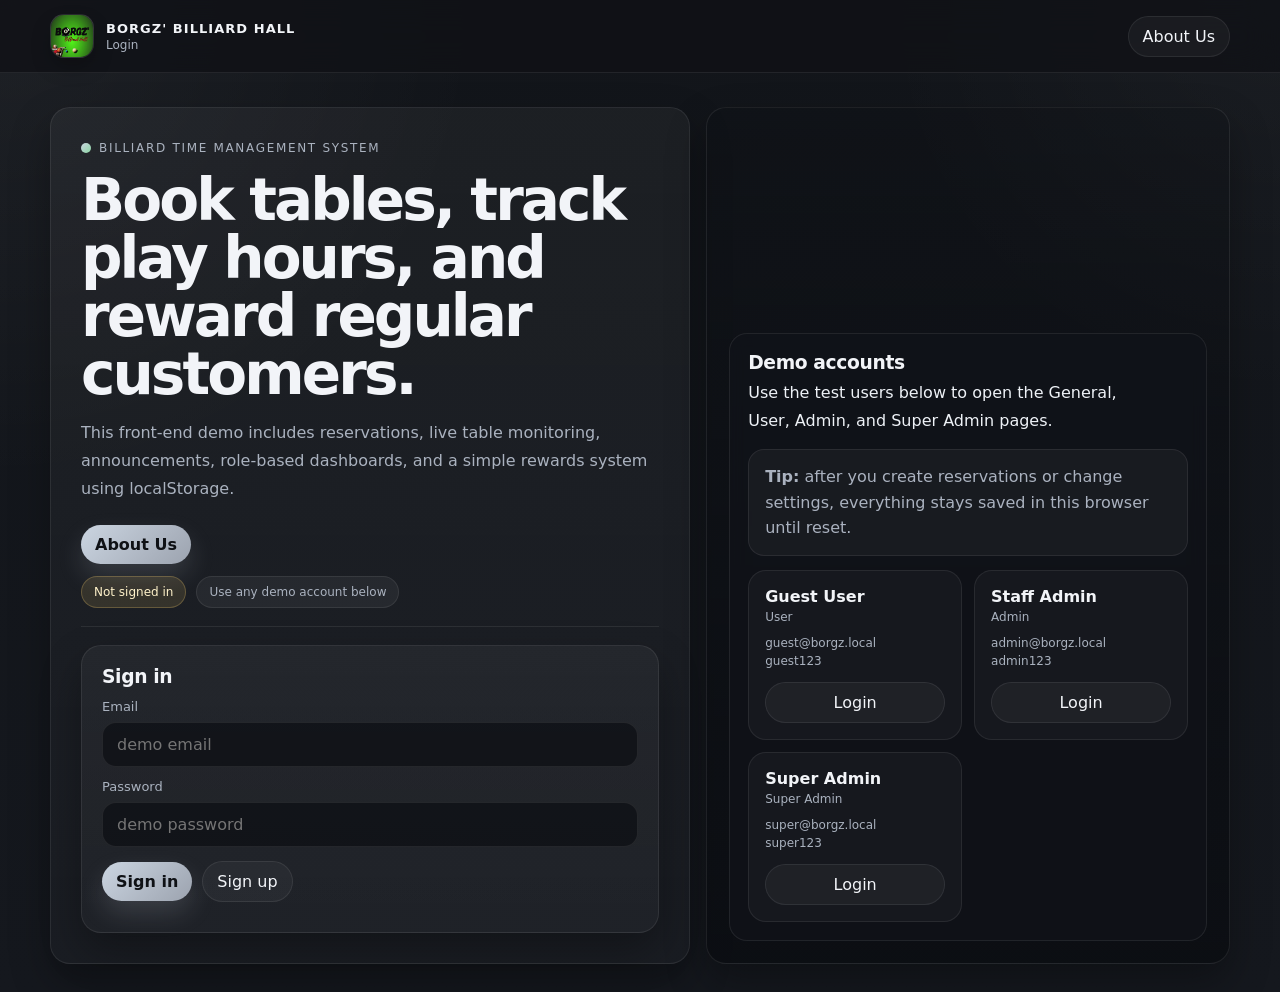
==== index.html @ c53e909a "index.html" ====
<!DOCTYPE html>
<html lang="en">
<head>
  <meta charset="UTF-8" />
  <meta name="viewport" content="width=device-width, initial-scale=1.0" />
  <title>Borgz' Billiard Hall | Login</title>
  <link rel="stylesheet" href="style.css" />
</head>
<body data-page="index">
  <header class="topbar">
    <div class="wrap topbar-inner">
      <div class="brand">
        <div class="brand-mark"><img src="logo.png" alt="Borgz' Billiard Hall logo"></div>
        <div>
          <strong>BORGZ' BILLIARD HALL</strong>
          <span>Login</span>
        </div>
      </div>
      <nav class="nav">
        <a href="about.html">About Us</a>
      </nav>
    </div>
  </header>
  <main class="wrap">
    <section class="hero">
      <div class="hero-grid">
        <div class="panel hero-card">
          <div class="kicker">Billiard time management system</div>
          <h1>Book tables, track play hours, and reward regular customers.</h1>
          <p>
            This front-end demo includes reservations, live table monitoring, announcements, role-based dashboards, and a simple rewards system using localStorage.
          </p>
          <div class="hero-actions">
            <a class="primary-btn" href="about.html">About Us</a>
            <span id="indexQuickLink"></span>
          </div>
          <div class="status-line" id="demoStatus"></div>
          <div class="hr"></div>
          <div class="form-card">
            <h3>Sign in</h3>
            <form id="loginForm">
              <label>Email</label>
              <input id="email" type="email" placeholder="demo email" required />
              <label>Password</label>
              <input id="password" type="password" placeholder="demo password" required />
              <div class="actions" style="margin-top:14px">
                <button class="primary-btn" type="submit">Sign in</button>
                <button class="ghost-btn" type="button" data-action="logout">Sign up</button>
              </div>
              <div class="mini-note" id="loginMsg" style="margin-top:10px"></div>
            </form>
          </div>
        </div>
        <div class="panel hero-side">
          <div class="frame">
            <h3>Demo accounts</h3>
            <p>Use the test users below to open the General, User, Admin, and Super Admin pages.</p>
            <div class="notice">
              <strong>Tip:</strong> after you create reservations or change settings, everything stays saved in this browser until reset.
            </div>
            <div class="account-grid" style="margin-top:14px">
              <div class="account">
                <strong>Guest User</strong>
                <div class="role">User</div>
                <div class="mini-note">guest@borgz.local<br>guest123</div>
                <button class="secondary-btn" data-login data-email="guest@borgz.local" data-password="guest123" style="margin-top:12px;width:100%">Login</button>
              </div>
              <div class="account">
                <strong>Staff Admin</strong>
                <div class="role">Admin</div>
                <div class="mini-note">admin@borgz.local<br>admin123</div>
                <button class="secondary-btn" data-login data-email="admin@borgz.local" data-password="admin123" style="margin-top:12px;width:100%">Login</button>
              </div>
              <div class="account">
                <strong>Super Admin</strong>
                <div class="role">Super Admin</div>
                <div class="mini-note">super@borgz.local<br>super123</div>
                <button class="secondary-btn" data-login data-email="super@borgz.local" data-password="super123" style="margin-top:12px;width:100%">Login</button>
              </div>
            </div>
          </div>
        </div>
      </div>
    </section>
  </main>
  <script src="script.js"></script>
</body>
</html>
---- style.css ----
:root{
  --bg:#14161b;
  --bg-soft:#1a1e24;
  --panel:#1d222a;
  --panel-2:#232a34;
  --card:#20262f;
  --line:rgba(255,255,255,.08);
  --line-strong:rgba(255,255,255,.14);
  --text:#f2f4f8;
  --muted:#aab2bf;
  --muted-2:#7f8897;
  --accent:#94a3b8;
  --accent-2:#cbd5e1;
  --good:#8bd5a3;
  --warn:#f3c969;
  --danger:#ef8b9b;
  --shadow:0 18px 40px rgba(0,0,0,.30);
  --radius:20px;
  --radius-sm:14px;
}

*{box-sizing:border-box}
html,body{margin:0;padding:0}
body{
  font-family: Inter, ui-sans-serif, system-ui, -apple-system, Segoe UI, Roboto, Arial, sans-serif;
  background:
    radial-gradient(circle at top left, rgba(255,255,255,.05), transparent 30%),
    radial-gradient(circle at top right, rgba(255,255,255,.035), transparent 25%),
    linear-gradient(180deg, #12151a 0%, #15181e 100%);
  color:var(--text);
  min-height:100vh;
}
a{color:inherit;text-decoration:none}
button,input,select,textarea{font:inherit}
.hidden{display:none !important}

.wrap{width:min(1180px, calc(100% - 32px)); margin:0 auto}

.topbar{
  position:sticky;
  top:0;
  z-index:40;
  backdrop-filter: blur(18px);
  background: rgba(16,18,23,.82);
  border-bottom:1px solid var(--line);
}
.topbar-inner{
  display:flex;
  align-items:center;
  justify-content:space-between;
  gap:16px;
  padding:14px 0;
}
.brand{
  display:flex;
  align-items:center;
  gap:12px;
  min-width:0;
}
.brand-mark{
  width:44px;
  height:44px;
  border-radius:14px;
  overflow:hidden;
  flex:none;
  background:
    linear-gradient(180deg, rgba(255,255,255,.09), rgba(255,255,255,.02));
  border:1px solid var(--line);
  box-shadow: 0 10px 20px rgba(0,0,0,.20);
}
.brand-mark img{
  width:100%;
  height:100%;
  object-fit:cover;
  display:block;
}
.brand strong{
  display:block;
  font-size:13px;
  letter-spacing:.08em;
}
.brand span{
  display:block;
  color:var(--muted);
  font-size:12px;
  margin-top:2px;
}

.nav{
  display:flex;
  align-items:center;
  flex-wrap:wrap;
  gap:8px;
  justify-content:flex-end;
}
.nav a, .nav button, .chip, .ghost-btn, .primary-btn, .secondary-btn, .danger-btn{
  border:none;
  border-radius:999px;
  padding:10px 14px;
  cursor:pointer;
}
.nav a, .nav button{
  background: rgba(255,255,255,.04);
  color:var(--text);
  border:1px solid var(--line);
}
.nav a:hover, .nav button:hover{border-color:var(--line-strong)}

.hero, .section{padding:28px 0}
.hero{padding-top:34px}
.grid-2{display:grid; grid-template-columns: 1.15fr .85fr; gap:16px; align-items:start}
.grid-3{display:grid; grid-template-columns: repeat(3, minmax(0,1fr)); gap:16px; align-items:stretch}
.stat-grid{display:grid; grid-template-columns: repeat(4, minmax(0,1fr)); gap:14px; align-items:stretch}
.card-grid{display:grid; grid-template-columns: repeat(2, minmax(0,1fr)); gap:14px; align-items:stretch}

.panel, .card, .stat, .form-card, .list-card, .profile-card, .feature, .table-card{
  background: linear-gradient(180deg, rgba(255,255,255,.045), rgba(255,255,255,.025));
  border:1px solid var(--line);
  border-radius:var(--radius);
  box-shadow: var(--shadow);
}
.panel, .card, .form-card, .list-card, .profile-card, .feature{padding:20px}
.stat{padding:18px; min-height:108px}
.stat .label{font-size:13px; color:var(--muted); margin-bottom:10px}
.stat .value{font-size:30px; font-weight:800; line-height:1}
.stat .hint{font-size:12px; color:var(--muted); margin-top:8px}

.page-title{
  padding:10px 0 10px;
}
.page-title h1{
  margin:0 0 8px;
  font-size: clamp(30px, 4vw, 48px);
  letter-spacing:-.04em;
}
.page-title p{
  margin:0;
  color:var(--muted);
  line-height:1.7;
  max-width:72ch;
}

.hero-grid{
  display:grid;
  grid-template-columns: 1.1fr .9fr;
  gap:16px;
  align-items:stretch;
}
.hero-card{
  padding:30px;
}
.kicker{
  display:inline-flex;
  align-items:center;
  gap:8px;
  font-size:12px;
  letter-spacing:.14em;
  text-transform:uppercase;
  color:var(--muted);
}
.kicker::before{
  content:"";
  width:10px;
  height:10px;
  border-radius:50%;
  background: linear-gradient(135deg, var(--accent-2), var(--good));
}
.hero h1{
  font-size: clamp(36px, 5vw, 58px);
  line-height:1;
  margin:14px 0 12px;
  letter-spacing:-.05em;
}
.hero p{
  color:var(--muted);
  line-height:1.75;
  max-width:65ch;
}
.hero-actions{
  display:flex;
  flex-wrap:wrap;
  gap:10px;
  margin-top:22px;
}
.primary-btn{
  background: linear-gradient(135deg, #cbd5e1, #9ca3af);
  color:#0f1115;
  font-weight:800;
  box-shadow: 0 12px 26px rgba(203,213,225,.16);
}
.secondary-btn, .ghost-btn{
  background: rgba(255,255,255,.04);
  color:var(--text);
  border:1px solid var(--line);
}
.secondary-btn:hover, .ghost-btn:hover, .primary-btn:hover, .danger-btn:hover{
  transform: translateY(-1px);
}

.badge{
  display:inline-flex;
  align-items:center;
  gap:8px;
  padding:8px 12px;
  border-radius:999px;
  font-size:12px;
  background: rgba(255,255,255,.05);
  border:1px solid var(--line);
  color:var(--muted);
}
.badge.good{color:#e6ffef; border-color: rgba(139,213,163,.25); background: rgba(139,213,163,.12)}
.badge.warn{color:#fff2ca; border-color: rgba(243,201,105,.25); background: rgba(243,201,105,.12)}
.badge.danger{color:#ffe0e6; border-color: rgba(239,139,155,.25); background: rgba(239,139,155,.12)}

.status-line{
  display:flex;
  flex-wrap:wrap;
  gap:10px;
  margin-top:12px;
  align-items:center;
}

.hr{height:1px; background:var(--line); margin:18px 0}

.form-card h3, .panel h2, .panel h3, .card h3, .list-card h3, .profile-card h3, .feature h3{
  margin:0 0 10px;
  letter-spacing:-.02em;
}
.form-card h2, .panel h2, .card h2, .list-card h2, .profile-card h2{
  margin:0 0 10px;
  letter-spacing:-.02em;
}
.small{
  color:var(--muted);
  font-size:13px;
  line-height:1.65;
}
.mini-note{
  color:var(--muted);
  font-size:12px;
  line-height:1.5;
}

label{
  display:block;
  font-size:13px;
  color:var(--muted);
  margin:12px 0 8px;
}
input, select, textarea{
  width:100%;
  background: rgba(8,10,14,.58);
  color:var(--text);
  border:1px solid var(--line);
  border-radius:14px;
  padding:12px 14px;
  outline:none;
}
input:focus, select:focus, textarea:focus{
  border-color: rgba(203,213,225,.36);
  box-shadow: 0 0 0 4px rgba(203,213,225,.08);
}
textarea{min-height:120px; resize:vertical}

.actions{
  display:flex;
  flex-wrap:wrap;
  gap:10px;
  align-items:center;
}
.chip{
  display:inline-flex;
  align-items:center;
  gap:8px;
  background: rgba(255,255,255,.05);
  color:var(--muted);
  border:1px solid var(--line);
  font-size:12px;
}
.kpi{
  display:flex;
  flex-direction:column;
  gap:5px;
  padding:14px 16px;
  border-radius:16px;
  border:1px solid var(--line);
  background: rgba(255,255,255,.03);
}
.kpi span{color:var(--muted); font-size:12px}
.kpi strong{font-size:18px}

.hero-side{
  background:
    linear-gradient(180deg, rgba(6,8,12,.18), rgba(6,8,12,.58)),
    url('https://images.unsplash.com/photo-1556880202-9b1b0b0c4c6b?auto=format&fit=crop&w=1200&q=80') center/cover no-repeat;
  overflow:hidden;
  display:flex;
  align-items:flex-end;
  min-height:100%;
  padding:22px;
}
.hero-side .frame{
  width:100%;
  border-radius:18px;
  padding:18px;
  background: rgba(17,19,25,.82);
  border:1px solid var(--line);
  backdrop-filter: blur(8px);
}
.hero-side .frame h3{margin:0 0 6px}
.hero-side .frame p{margin:0; color:#eef2f7; max-width:40ch}

.notice{
  margin-top:14px;
  padding:14px 16px;
  border-radius:16px;
  background: rgba(255,255,255,.04);
  border:1px solid var(--line);
  color:var(--muted);
  line-height:1.6;
}

.account-grid{
  display:grid;
  grid-template-columns: repeat(2, minmax(0,1fr));
  gap:12px;
}
.account{
  padding:16px;
  border-radius:18px;
  background: rgba(255,255,255,.03);
  border:1px solid var(--line);
}
.account strong{display:block; margin-bottom:4px}
.account .role{
  color:var(--muted);
  font-size:12px;
  margin-bottom:10px;
}

.section-head{
  display:flex;
  align-items:flex-end;
  justify-content:space-between;
  gap:16px;
  margin:0 0 14px;
}
.section-head h2, .section-head h3{margin:0}
.section-head p{margin:6px 0 0; color:var(--muted); line-height:1.6}

.list{
  display:grid;
  gap:10px;
}
.list-item{
  display:flex;
  justify-content:space-between;
  align-items:center;
  gap:12px;
  padding:14px 15px;
  border-radius:16px;
  background: rgba(255,255,255,.035);
  border:1px solid var(--line);
}
.list-item strong{display:block}
.list-item .meta{
  color:var(--muted);
  font-size:12px;
  line-height:1.5;
  margin-top:3px;
}

.table-wrap{
  overflow:auto;
  border-radius:16px;
  border:1px solid var(--line);
}
table{
  width:100%;
  border-collapse:collapse;
  min-width:820px;
}
th, td{
  padding:14px 12px;
  text-align:left;
  border-bottom:1px solid var(--line);
  vertical-align:middle;
}
th{
  color:var(--muted);
  font-size:12px;
  letter-spacing:.08em;
  text-transform:uppercase;
  background: rgba(255,255,255,.03);
}
tr:last-child td{border-bottom:none}

.table-grid{
  display:grid;
  grid-template-columns: repeat(auto-fit, minmax(160px, 1fr));
  gap:12px;
  align-items:stretch;
}
.table-card{
  padding:16px;
  min-height:132px;
  display:flex;
  flex-direction:column;
  justify-content:space-between;
}
.table-card strong{font-size:15px}
.table-card .meta{color:var(--muted); font-size:12px; line-height:1.45; margin-top:3px}
.table-card .status-pill{
  margin-top:10px;
  align-self:flex-start;
}
.table-card.active{
  border-color: rgba(203,213,225,.40);
  box-shadow: 0 18px 28px rgba(255,255,255,.05);
}

.pill{
  display:inline-flex;
  align-items:center;
  gap:6px;
  border-radius:999px;
  padding:7px 11px;
  font-size:12px;
  border:1px solid transparent;
  white-space:nowrap;
}
.pill.available{background:rgba(139,213,163,.13); color:#dcffea; border-color:rgba(139,213,163,.25)}
.pill.booked, .pill.occupied, .pill.reserved{background:rgba(203,213,225,.08); color:#f0f4f8; border-color:rgba(203,213,225,.20)}
.pill.pending{background:rgba(243,201,105,.13); color:#fff3c5; border-color:rgba(243,201,105,.22)}
.pill.completed{background:rgba(124,156,255,.13); color:#e5ecff; border-color:rgba(124,156,255,.24)}
.pill.cancelled{background:rgba(239,139,155,.12); color:#ffdce3; border-color:rgba(239,139,155,.22)}
.pill.maintenance{background:rgba(255,255,255,.06); color:#d9dfe7; border-color:rgba(255,255,255,.15)}

.reservation-empty{
  border:1px dashed var(--line-strong);
  border-radius:18px;
  padding:28px;
  min-height:220px;
  display:flex;
  flex-direction:column;
  justify-content:center;
  align-items:center;
  text-align:center;
  gap:12px;
  color:var(--muted);
  background: rgba(255,255,255,.02);
}

.checklist{
  list-style:none;
  padding:0;
  margin:0;
}
.checklist li{
  display:flex;
  align-items:center;
  gap:10px;
  padding:10px 0;
  border-top:1px solid var(--line);
  color:#e7ebf1;
  font-size:14px;
}
.checklist li:first-child{border-top:none}
.box{
  width:16px;
  height:16px;
  border:1.5px solid var(--muted-2);
  border-radius:4px;
  flex:none;
}

.avatar{
  width:92px;
  height:92px;
  border-radius:50%;
  background: linear-gradient(180deg, #313740, #21252d);
  border:1px solid var(--line);
  margin-bottom:14px;
}
.row{
  display:grid;
  grid-template-columns: repeat(2, minmax(0,1fr));
  gap:10px;
  margin-bottom:10px;
}
.setting{
  display:flex;
  align-items:center;
  justify-content:space-between;
  padding:13px 14px;
  border:1px solid var(--line);
  border-radius:12px;
  background: rgba(255,255,255,.03);
  margin-bottom:10px;
  color:#e7ebf1;
}
.footer-bar{
  margin-top:18px;
  border-radius:18px;
  background: #11151a;
  color:#fff;
  padding:16px 18px;
  display:flex;
  justify-content:space-between;
  gap:16px;
  align-items:center;
  border:1px solid var(--line);
}
.footer-bar .muted{color:rgba(255,255,255,.72); font-size:13px}

.logo-hero{
  display:grid;
  place-items:center;
  min-height:100%;
  padding:24px;
}
.logo-hero img{
  width:min(100%, 460px);
  border-radius:24px;
  border:1px solid var(--line);
  box-shadow: var(--shadow);
  background:#111;
}

.about-grid{
  display:grid;
  grid-template-columns: 1.1fr .9fr;
  gap:16px;
  align-items:stretch;
}
.about-hero{
  min-height:340px;
  border-radius:24px;
  overflow:hidden;
  border:1px solid var(--line);
  box-shadow: var(--shadow);
  background:
    linear-gradient(180deg, rgba(0,0,0,.15), rgba(0,0,0,.55)),
    url('logo.png') center/cover no-repeat;
  display:flex;
  align-items:flex-end;
  padding:24px;
}
.about-hero .overlay{
  background: rgba(20,22,27,.72);
  border:1px solid var(--line);
  border-radius:18px;
  padding:18px;
  backdrop-filter: blur(8px);
}
.about-hero h2{
  margin:0 0 6px;
  font-size:34px;
  letter-spacing:-.04em;
}
.about-hero p{
  margin:0;
  color:var(--muted);
  line-height:1.7;
}

.feature .icon{
  width:44px;
  height:44px;
  border-radius:14px;
  display:grid;
  place-items:center;
  background: rgba(255,255,255,.06);
  border:1px solid var(--line);
  margin-bottom:12px;
  font-size:20px;
}
.feature p{margin:0; color:var(--muted); line-height:1.6}
.feature h3{margin-bottom:8px}

.responsive-hide{display:block}

@media (max-width: 1040px){
  .hero-grid, .grid-2, .about-grid{grid-template-columns:1fr}
  .stat-grid{grid-template-columns:repeat(2, minmax(0,1fr))}
  .card-grid, .grid-3{grid-template-columns:1fr}
}

@media (max-width: 760px){
  .wrap{width:calc(100% - 20px)}
  .topbar-inner{flex-direction:column; align-items:flex-start}
  .nav{justify-content:flex-start}
  .hero-card, .panel, .card, .form-card, .list-card, .profile-card, .feature{padding:16px}
  .stat-grid, .account-grid, .form-row, .row{grid-template-columns:1fr}
  .footer-bar{flex-direction:column; align-items:flex-start}
  .responsive-hide{display:none}
}
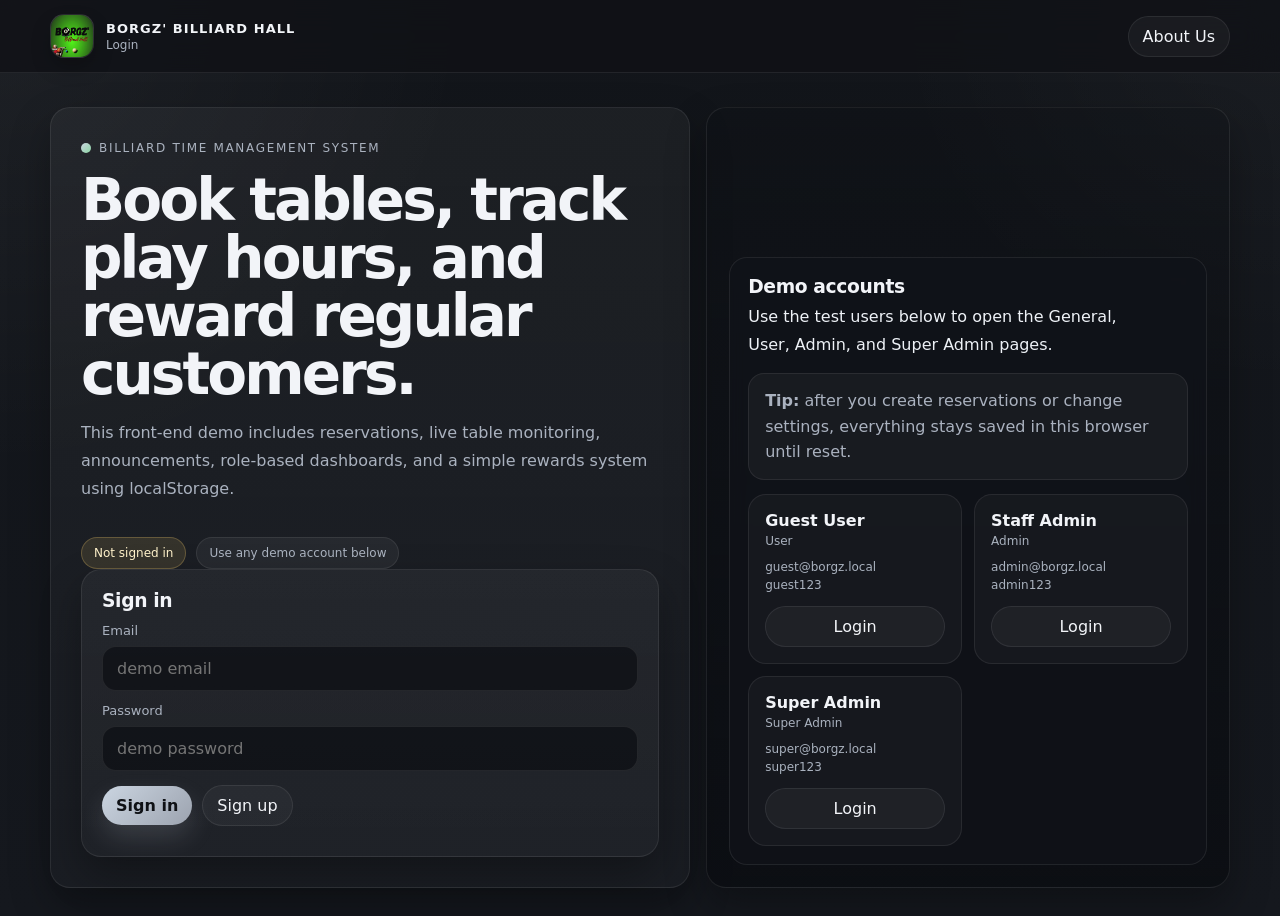
==== commit 25468d4b: "index.html" ====
--- a/index.html
+++ b/index.html
@@ -31,11 +31,9 @@
             This front-end demo includes reservations, live table monitoring, announcements, role-based dashboards, and a simple rewards system using localStorage.
           </p>
           <div class="hero-actions">
-            <a class="primary-btn" href="about.html">About Us</a>
             <span id="indexQuickLink"></span>
           </div>
           <div class="status-line" id="demoStatus"></div>
-          <div class="hr"></div>
           <div class="form-card">
             <h3>Sign in</h3>
             <form id="loginForm">
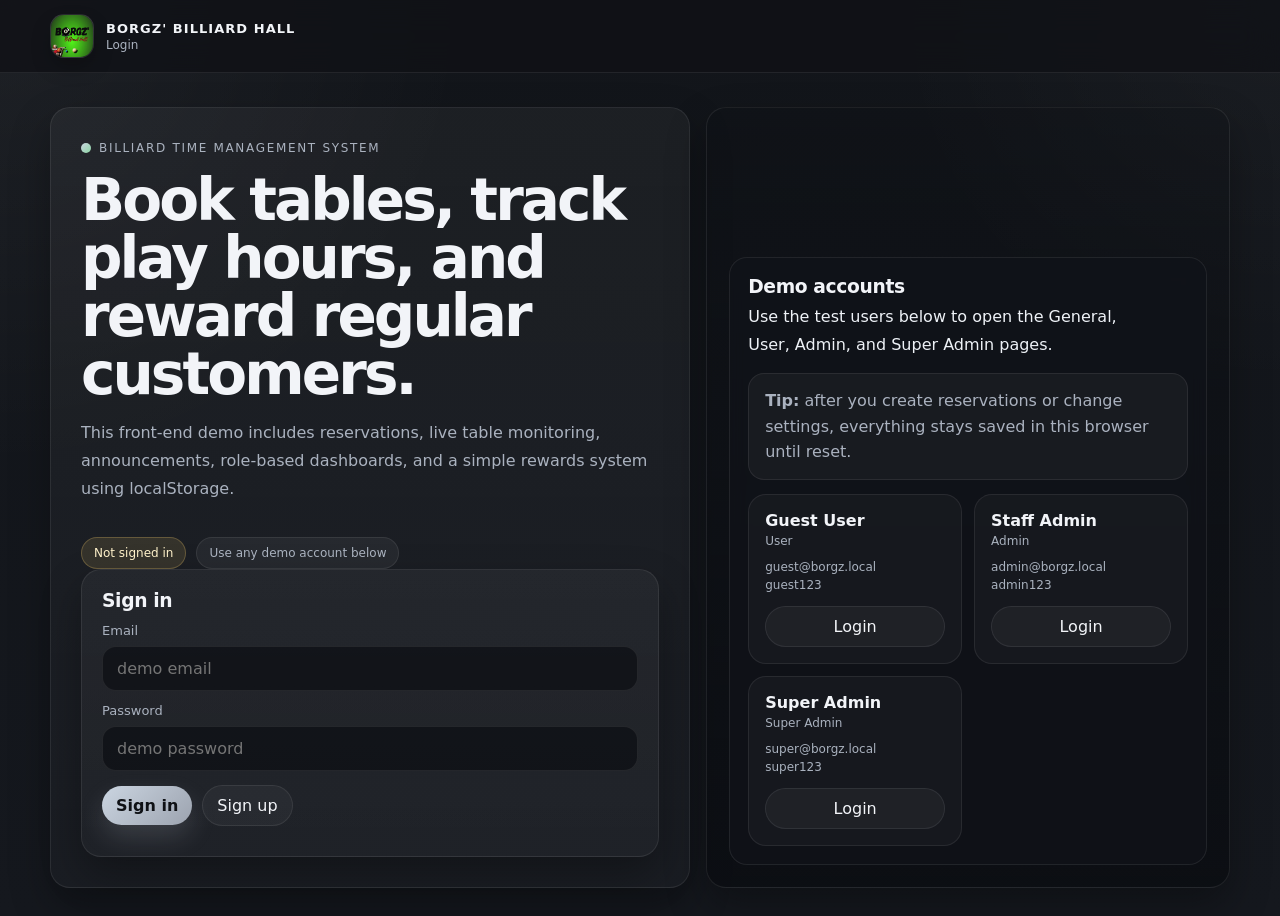
==== commit 032f660c: "index.html" ====
--- a/index.html
+++ b/index.html
@@ -16,9 +16,6 @@
           <span>Login</span>
         </div>
       </div>
-      <nav class="nav">
-        <a href="about.html">About Us</a>
-      </nav>
     </div>
   </header>
   <main class="wrap">
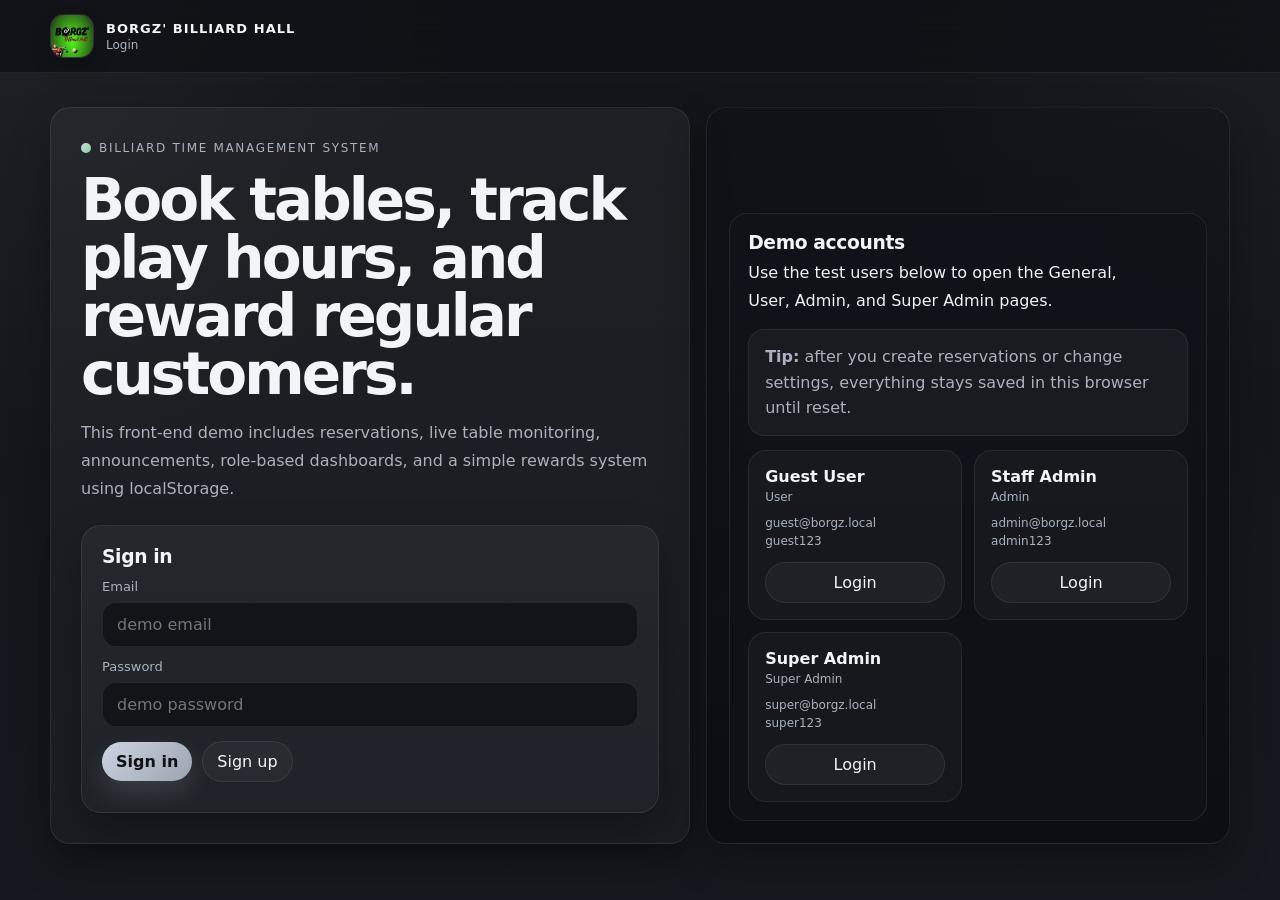
==== commit 2743eea1: "index.html" ====
--- a/index.html
+++ b/index.html
@@ -28,9 +28,7 @@
             This front-end demo includes reservations, live table monitoring, announcements, role-based dashboards, and a simple rewards system using localStorage.
           </p>
           <div class="hero-actions">
-            <span id="indexQuickLink"></span>
           </div>
-          <div class="status-line" id="demoStatus"></div>
           <div class="form-card">
             <h3>Sign in</h3>
             <form id="loginForm">
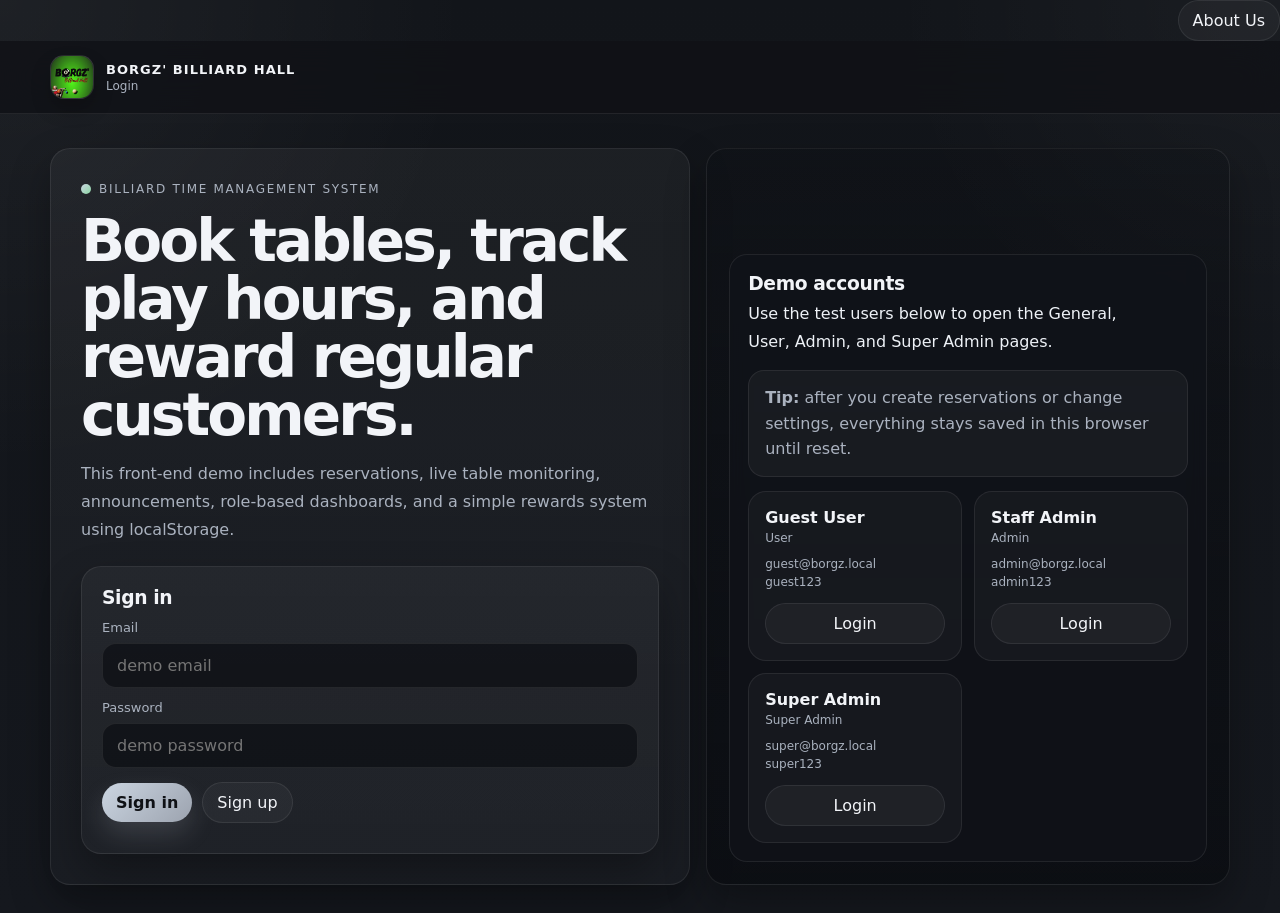
==== commit a9059173: "index.html" ====
--- a/index.html
+++ b/index.html
@@ -5,6 +5,9 @@
   <meta name="viewport" content="width=device-width, initial-scale=1.0" />
   <title>Borgz' Billiard Hall | Login</title>
   <link rel="stylesheet" href="style.css" />
+   <nav class="nav">
+        <a href="about.html">About Us</a>
+      </nav>
 </head>
 <body data-page="index">
   <header class="topbar">
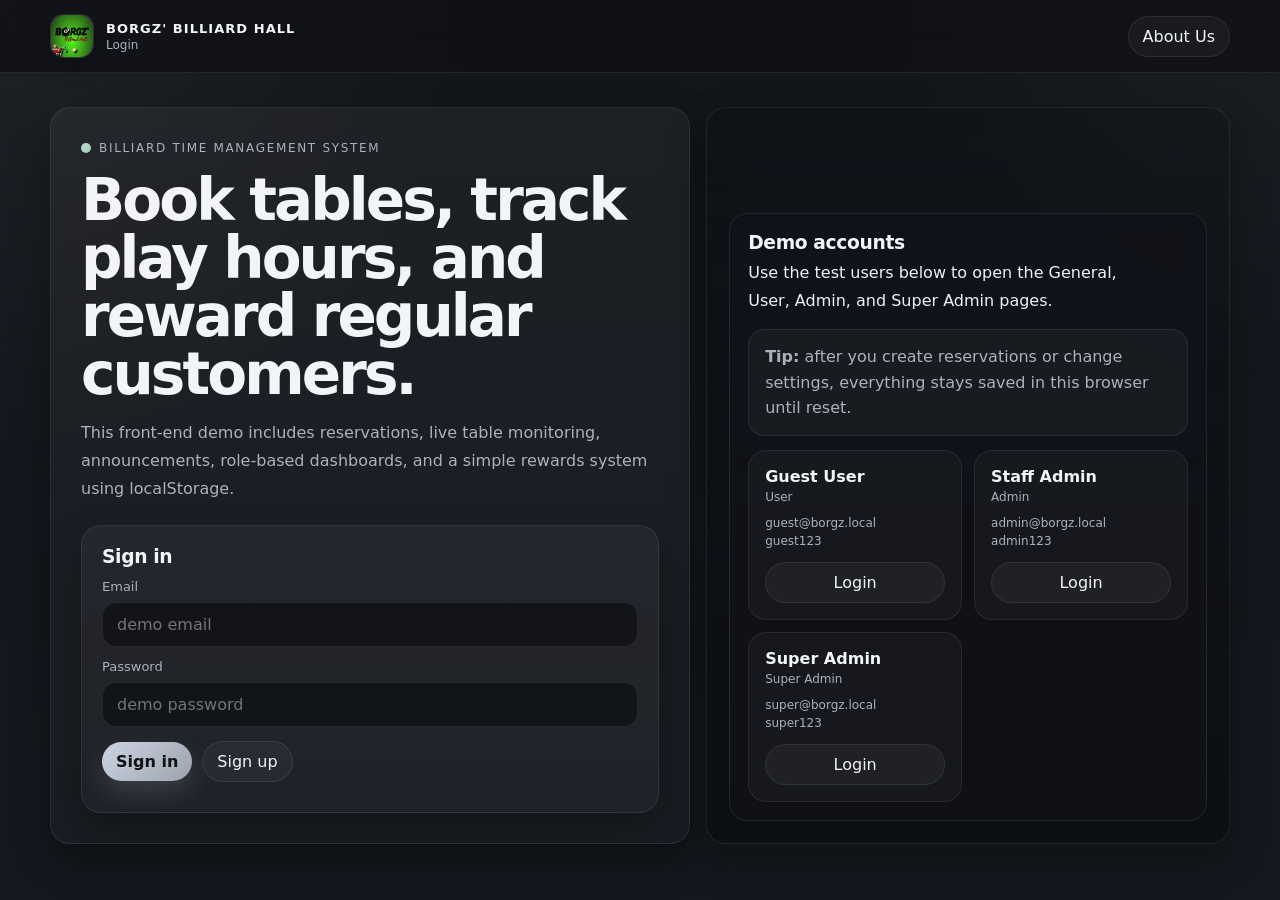
==== commit 86a6309f: "index.html" ====
--- a/index.html
+++ b/index.html
@@ -5,11 +5,10 @@
   <meta name="viewport" content="width=device-width, initial-scale=1.0" />
   <title>Borgz' Billiard Hall | Login</title>
   <link rel="stylesheet" href="style.css" />
-   <nav class="nav">
-        <a href="about.html">About Us</a>
-      </nav>
 </head>
+
 <body data-page="index">
+
   <header class="topbar">
     <div class="wrap topbar-inner">
       <div class="brand">
@@ -19,6 +18,9 @@
           <span>Login</span>
         </div>
       </div>
+	  <nav class="nav">
+      <a href="about.html">About Us</a>
+      </nav>
     </div>
   </header>
   <main class="wrap">
@@ -41,7 +43,9 @@
               <input id="password" type="password" placeholder="demo password" required />
               <div class="actions" style="margin-top:14px">
                 <button class="primary-btn" type="submit">Sign in</button>
-                <button class="ghost-btn" type="button" data-action="logout">Sign up</button>
+                <a href="signup.html" class="ghost-btn" style="text-decoration:none; display:flex; align-items:center; justify-content:center;">
+  Sign up
+</a>
               </div>
               <div class="mini-note" id="loginMsg" style="margin-top:10px"></div>
             </form>
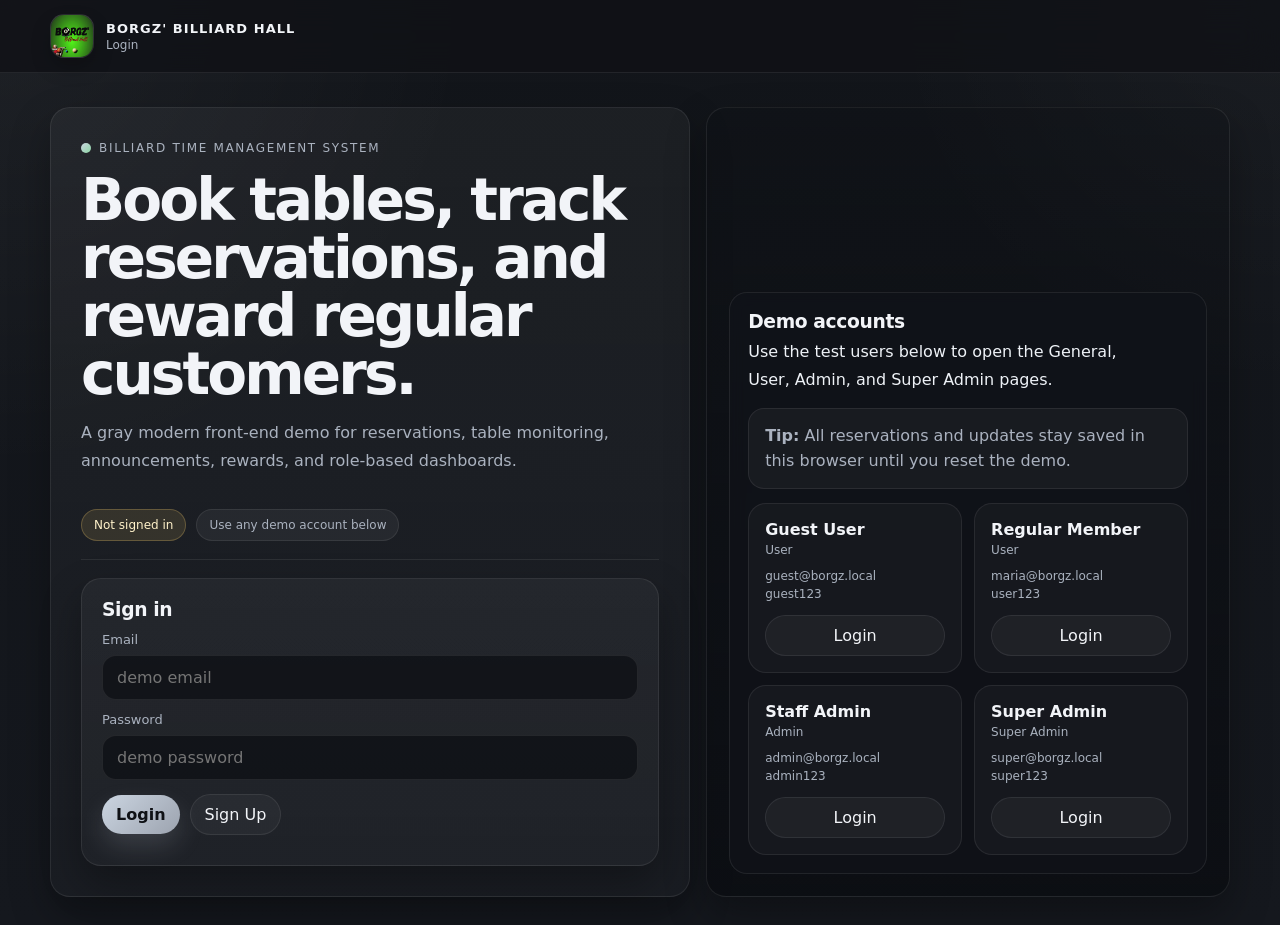
==== commit 35d9b1a7: "Update index.html" ====
--- a/index.html
+++ b/index.html
@@ -6,9 +6,7 @@
   <title>Borgz' Billiard Hall | Login</title>
   <link rel="stylesheet" href="style.css" />
 </head>
-
 <body data-page="index">
-
   <header class="topbar">
     <div class="wrap topbar-inner">
       <div class="brand">
@@ -18,22 +16,24 @@
           <span>Login</span>
         </div>
       </div>
-	  <nav class="nav">
-      <a href="about.html">About Us</a>
-      </nav>
+      <div class="nav"></div>
     </div>
   </header>
+
   <main class="wrap">
     <section class="hero">
       <div class="hero-grid">
         <div class="panel hero-card">
           <div class="kicker">Billiard time management system</div>
-          <h1>Book tables, track play hours, and reward regular customers.</h1>
+          <h1>Book tables, track reservations, and reward regular customers.</h1>
           <p>
-            This front-end demo includes reservations, live table monitoring, announcements, role-based dashboards, and a simple rewards system using localStorage.
+            A gray modern front-end demo for reservations, table monitoring, announcements, rewards, and role-based dashboards.
           </p>
           <div class="hero-actions">
+            <span id="indexQuickLink"></span>
           </div>
+          <div class="status-line" id="demoStatus"></div>
+          <div class="hr"></div>
           <div class="form-card">
             <h3>Sign in</h3>
             <form id="loginForm">
@@ -42,21 +42,21 @@
               <label>Password</label>
               <input id="password" type="password" placeholder="demo password" required />
               <div class="actions" style="margin-top:14px">
-                <button class="primary-btn" type="submit">Sign in</button>
-                <a href="signup.html" class="ghost-btn" style="text-decoration:none; display:flex; align-items:center; justify-content:center;">
-  Sign up
-</a>
+                <button class="primary-btn" type="submit">Login</button>
+                <a class="ghost-btn" href="signup.html" style="display:inline-flex;align-items:center;justify-content:center;">Sign Up</a>
               </div>
+              <div class="flash"></div>
               <div class="mini-note" id="loginMsg" style="margin-top:10px"></div>
             </form>
           </div>
         </div>
+
         <div class="panel hero-side">
           <div class="frame">
             <h3>Demo accounts</h3>
             <p>Use the test users below to open the General, User, Admin, and Super Admin pages.</p>
             <div class="notice">
-              <strong>Tip:</strong> after you create reservations or change settings, everything stays saved in this browser until reset.
+              <strong>Tip:</strong> All reservations and updates stay saved in this browser until you reset the demo.
             </div>
             <div class="account-grid" style="margin-top:14px">
               <div class="account">
@@ -64,6 +64,12 @@
                 <div class="role">User</div>
                 <div class="mini-note">guest@borgz.local<br>guest123</div>
                 <button class="secondary-btn" data-login data-email="guest@borgz.local" data-password="guest123" style="margin-top:12px;width:100%">Login</button>
+              </div>
+              <div class="account">
+                <strong>Regular Member</strong>
+                <div class="role">User</div>
+                <div class="mini-note">maria@borgz.local<br>user123</div>
+                <button class="secondary-btn" data-login data-email="maria@borgz.local" data-password="user123" style="margin-top:12px;width:100%">Login</button>
               </div>
               <div class="account">
                 <strong>Staff Admin</strong>
@@ -83,6 +89,7 @@
       </div>
     </section>
   </main>
+
   <script src="script.js"></script>
 </body>
 </html>
